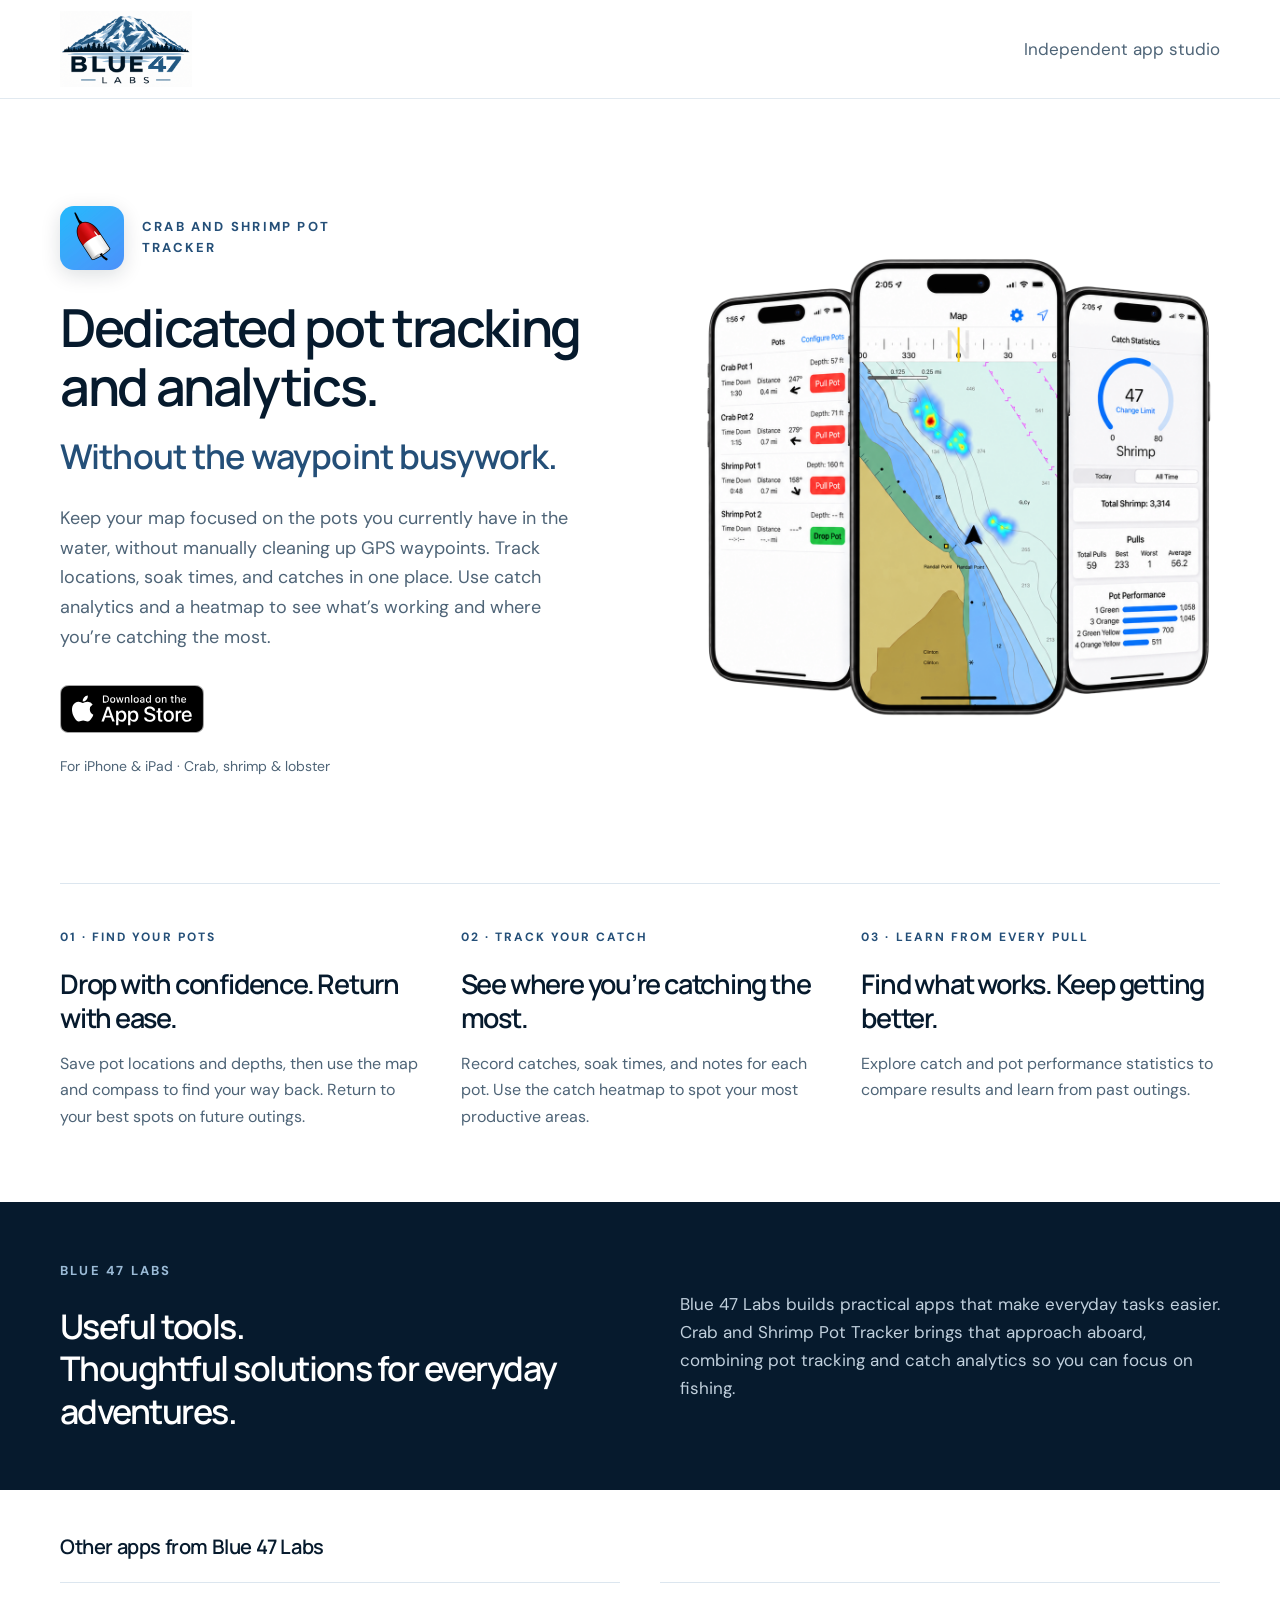
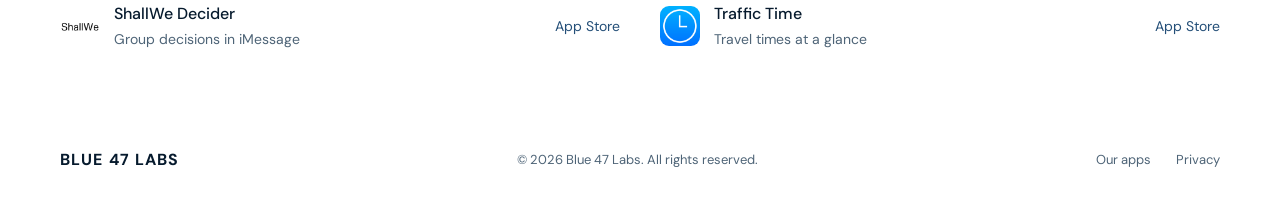
==== pot-tracker/index.html @ 3d628301 "Publish Blue 47 Labs website with Pot Tracker, privacy page, and app links" ====
<!doctype html><html lang="en"><head><meta charset="utf-8"><meta http-equiv="refresh" content="0;url=/"><title>Page moved | Blue 47 Labs</title><link rel="canonical" href="/"></head><body><p>This page has moved. <a href="/">Continue</a></p></body></html>
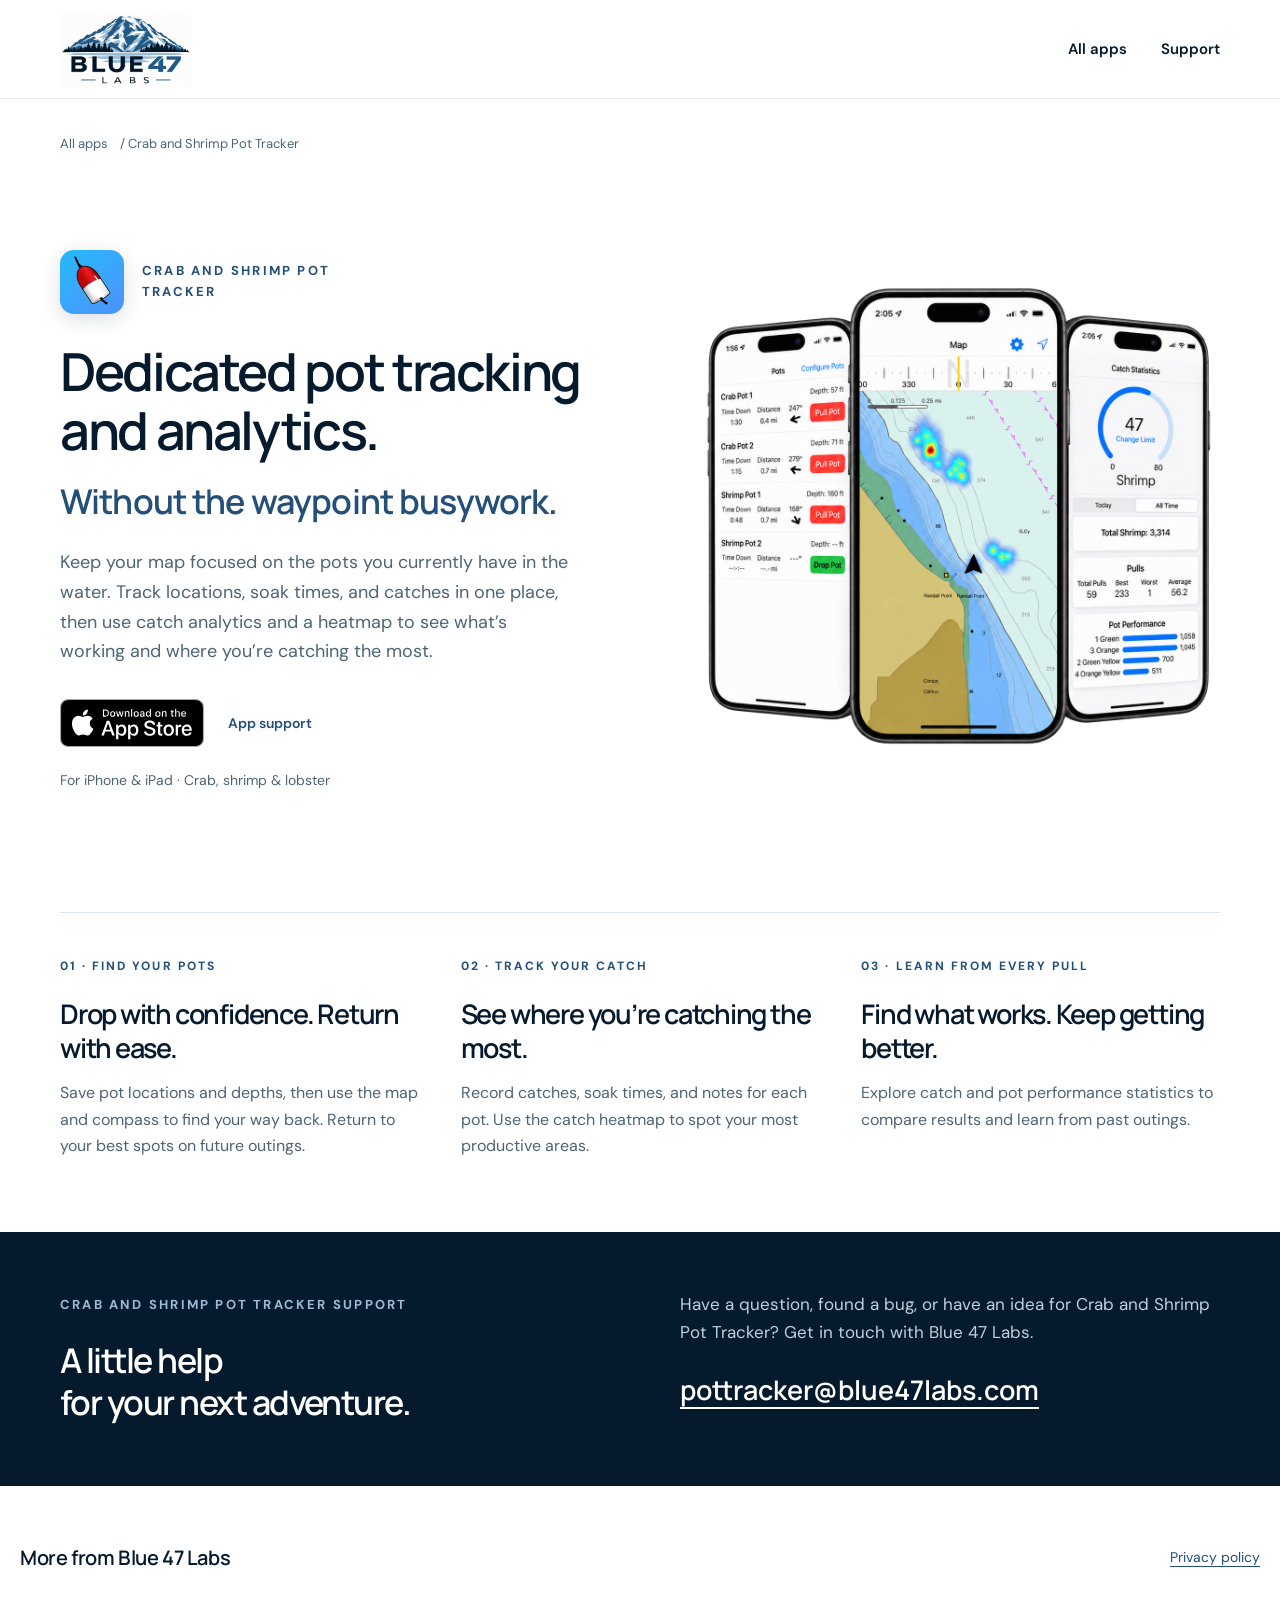
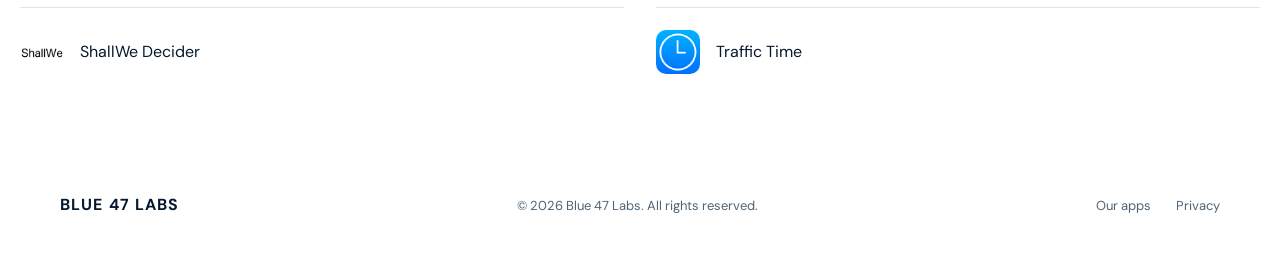
==== commit a4a0abbf: "Add individual app pages and support links; simplify featured homepage" ====
--- a/pot-tracker/index.html
+++ b/pot-tracker/index.html
@@ -1 +1 @@
-<!doctype html><html lang="en"><head><meta charset="utf-8"><meta http-equiv="refresh" content="0;url=/"><title>Page moved | Blue 47 Labs</title><link rel="canonical" href="/"></head><body><p>This page has moved. <a href="/">Continue</a></p></body></html>+<!doctype html><html lang="en"><head><meta charset="utf-8"><meta name="viewport" content="width=device-width, initial-scale=1"><title>Crab and Shrimp Pot Tracker | Blue 47 Labs</title><meta name="description" content="Keep your map focused on the pots you currently have in the water. Track locations, soak times, and catches in one place, then use catch analytics and a heatmap to see what’s working and where you’re catching the most."><meta name="theme-color" content="#061A2D"><link rel="stylesheet" href="/styles.css"><link rel="stylesheet" href="/app-pages.css"><meta property="og:title" content="Crab and Shrimp Pot Tracker | Blue 47 Labs"><meta property="og:image" content="https://blue47labs.com/assets/pot-tracker-icon.jpg"></head><body><a class="skip" href="#main">Skip to content</a><header><div class="wrap nav"><a class="brand" href="/" aria-label="Blue 47 Labs home"><img src="/assets/blue47-logo.png" alt="Blue 47 Labs" width="132" height="76"></a><nav aria-label="Main navigation"><a href="/">All apps</a><a href="#support">Support</a></nav></div></header><main id="main"><div class="wrap"><div class="breadcrumb"><a href="/">All apps</a><span> / Crab and Shrimp Pot Tracker</span></div><section class="hero tracker-hero app-page-hero"><div><div class="featured-identity"><img class="app-icon" src="/assets/pot-tracker-icon.jpg" alt="" width="64" height="64"><p class="eyebrow">Crab and Shrimp Pot Tracker</p></div><h1>Dedicated pot tracking and analytics.<span class="headline-sub">Without the waypoint busywork.</span></h1><p class="intro">Keep your map focused on the pots you currently have in the water. Track locations, soak times, and catches in one place, then use catch analytics and a heatmap to see what’s working and where you’re catching the most.</p><div class="hero-foot"><a class="store-badge" href="https://apps.apple.com/us/app/crab-and-shrimp-pot-tracker/id1212160970" aria-label="Download Crab and Shrimp Pot Tracker on the App Store"><img src="/assets/download-on-the-app-store.svg" alt="Download on the App Store" width="144" height="48"></a><a class="textlink" href="#support">App support</a></div><p class="availability">For iPhone & iPad · Crab, shrimp & lobster</p></div><figure class="tracker-photo tracker-phones"><img src="/assets/pot-tracker-phones-transparent.png" alt="Pot list, catch heatmap, and catch analytics on three iPhones" width="1122" height="1402"></figure></section><section class="tracker-benefits" aria-label="Crab and Shrimp Pot Tracker highlights"><article><span class="eyebrow">01 · FIND YOUR POTS</span><h2>Drop with confidence. Return with ease.</h2><p>Save pot locations and depths, then use the map and compass to find your way back. Return to your best spots on future outings.</p></article><article><span class="eyebrow">02 · TRACK YOUR CATCH</span><h2>See where you’re catching the most.</h2><p>Record catches, soak times, and notes for each pot. Use the catch heatmap to spot your most productive areas.</p></article><article><span class="eyebrow">03 · LEARN FROM EVERY PULL</span><h2>Find what works. Keep getting better.</h2><p>Explore catch and pot performance statistics to compare results and learn from past outings.</p></article></section></div><section class="studio-note app-support" id="support"><div class="wrap studio-inner"><div><p class="eyebrow">Crab and Shrimp Pot Tracker SUPPORT</p><h2>A little help<br>for your next adventure.</h2></div><div><p>Have a question, found a bug, or have an idea for Crab and Shrimp Pot Tracker? Get in touch with Blue 47 Labs.</p><a class="support-email" href="mailto:pottracker@blue47labs.com">pottracker@blue47labs.com</a></div></div></section><section class="wrap app-bottom"><div class="section-heading"><h2 class="secondary-app-heading">More from Blue 47 Labs</h2><a class="textlink" href="/privacy/">Privacy policy</a></div><div class="related-apps"><a class="related-app" href="/shallwe-decider/"><img src="/assets/shallwe-decider-icon.jpg" alt="" width="44" height="44"><span>ShallWe Decider</span></a><a class="related-app" href="/traffic-time/"><img src="/assets/traffic-time-icon.jpg" alt="" width="44" height="44"><span>Traffic Time</span></a></div></section></main><footer><div class="wrap footer-inner"><a class="footer-brand" href="/">BLUE 47 LABS</a><span>© 2026 Blue 47 Labs. All rights reserved.</span><div class="footer-links"><a href="/#apps">Our apps</a><a href="/privacy/">Privacy</a></div></div></footer></body></html>
--- a/styles.css
+++ b/styles.css
@@ -0,0 +1,80 @@
+@import url('https://fonts.googleapis.com/css2?family=DM+Sans:wght@400;450;500;600;700&family=Manrope:wght@400;500;600;700;800&display=swap');
+:root{--navy:#061A2D;--blue:#244F78;--ice:#9BBBD7;--white:#fff;--pale:#edf3f8;--muted:#4e6477}*{box-sizing:border-box}html{scroll-behavior:smooth;scroll-padding-top:110px}body{margin:0;color:var(--navy);background:white;font-family:'DM Sans',sans-serif;font-size:17px;line-height:1.65}a{color:inherit;text-decoration:none}a:focus-visible,summary:focus-visible{outline:3px solid var(--blue);outline-offset:6px}.wrap{max-width:1240px;margin:auto;padding:0 40px}.skip{position:absolute;left:10px;top:-80px;background:white;padding:10px;z-index:20}.skip:focus{top:10px}header{background:rgba(255,255,255,.97);border-bottom:1px solid #e1e9f0;position:sticky;top:0;z-index:10}.nav{height:98px;display:flex;align-items:center;justify-content:space-between;gap:28px}.brand img{display:block;width:132px;height:76px;object-fit:contain}nav{display:flex;gap:34px;align-items:center;font-size:15px;font-weight:600}nav a:hover,.textlink:hover{color:var(--blue);text-decoration:underline;text-underline-offset:6px}.nav-label{color:var(--muted);font-weight:400}.eyebrow{font-size:13px;font-weight:700;letter-spacing:.17em;color:var(--blue);text-transform:uppercase;margin:0 0 23px}h1,h2,h3{font-family:Manrope,sans-serif;line-height:1.12;letter-spacing:-.045em;margin:0}h1{font-size:clamp(44px,5.3vw,72px);font-weight:600}h2{font-size:clamp(32px,3.5vw,48px);font-weight:600}h3{font-size:25px;font-weight:600;letter-spacing:-.025em}p{margin:0 0 24px}.hero{padding:86px 0 76px;display:grid;grid-template-columns:1.08fr 1fr;gap:44px;align-items:center}.hero .intro{max-width:510px;color:var(--muted);margin:26px 0 32px;font-size:19px}.hero-art img{display:block;width:100%;height:auto}.hero-art{padding:15px 0 20px}.hero-caption{margin:24px 0 0;text-align:center;font-size:12px;letter-spacing:.18em;color:var(--muted);text-transform:uppercase}.button{display:inline-flex;justify-content:center;align-items:center;min-height:52px;padding:12px 26px;background:var(--navy);color:white;border:1px solid var(--navy);border-radius:5px;font-weight:600;font-size:15px;transition:background .2s,transform .2s}.button:hover{background:var(--blue);transform:translateY(-2px)}.button.light{background:white;color:var(--navy);border-color:white}.hero-foot{display:flex;gap:26px;align-items:center;font-size:14px;color:var(--muted)}.strip{border-top:1px solid #dce6ef;border-bottom:1px solid #dce6ef;display:flex;justify-content:space-between;padding:22px 0;color:var(--muted);font-size:14px}.strip b{color:var(--navy);font-weight:500}.collection{padding:82px 0 90px}.section-heading{display:flex;justify-content:space-between;gap:25px;align-items:end;margin-bottom:38px}.section-heading p{color:var(--muted);max-width:340px;margin:0}.cards{display:grid;grid-template-columns:repeat(3,1fr);gap:22px}.card{display:flex;flex-direction:column;padding:30px;border:1px solid #d8e3ed;border-radius:8px;transition:transform .2s,border-color .2s;background:var(--white)}.card:hover{transform:translateY(-5px);border-color:var(--blue)}.card-top{display:flex;justify-content:space-between;align-items:center;margin-bottom:34px}.number{font-family:Manrope,sans-serif;font-size:46px;color:var(--ice);line-height:1}.card .eyebrow{font-size:11px;letter-spacing:.12em;margin:0}.card h3{min-height:86px}.card p{font-size:16px;color:var(--muted);margin:20px 0 27px}.card .platform{font-size:13px;color:var(--blue);margin-top:auto}.card .textlink{font-size:15px;font-weight:700;border-top:1px solid #e0e8ef;padding-top:20px;margin-top:24px}.about{background:var(--navy);color:white;padding:76px 0}.about-grid{display:grid;grid-template-columns:1fr 1fr;gap:100px}.about .eyebrow{color:var(--ice)}.about p{color:#c1d0dd;font-size:18px;margin-top:8px}.about h2{max-width:470px}.about .small{font-size:14px;color:var(--ice);margin-top:30px;margin-bottom:0}footer{padding:36px 0}.footer-inner{display:flex;justify-content:space-between;gap:28px;align-items:center;font-size:13px;color:var(--muted)}.footer-brand{color:var(--navy);font-size:16px;font-weight:700;letter-spacing:.07em}.footer-links{display:flex;gap:25px}.breadcrumb{padding-top:34px;font-size:14px;color:var(--muted)}.detail-hero{padding:55px 0 64px;max-width:1000px}.detail-hero h1{font-size:clamp(42px,5vw,64px);white-space:pre-line}.app-name{color:var(--blue);font-size:21px;font-weight:600;margin:23px 0 16px}.detail-hero .intro{max-width:660px;font-size:20px;color:var(--muted);margin:0 0 28px}.detail-actions{display:flex;gap:24px;align-items:center;flex-wrap:wrap}.detail-actions span{font-size:14px;color:var(--muted)}.features-section{background:var(--pale);padding:70px 0}.features{display:grid;grid-template-columns:repeat(2,1fr);gap:0 64px;margin-top:32px}.feature{border-top:1px solid #c9d9e6;padding:28px 0 10px}.feature h3{font-size:24px;margin-bottom:12px}.feature p{color:var(--muted);max-width:490px}.app-bottom{padding:60px 0}.app-bottom .section-heading{align-items:center}.related{display:flex;gap:16px;flex-wrap:wrap}.related a{border:1px solid #cbdbe7;padding:12px 20px;border-radius:5px;font-size:15px}.related a:hover{background:var(--pale)}@media(max-width:800px){.wrap{padding:0 24px}.nav{height:86px;gap:16px}.brand img{width:108px;height:65px}nav{gap:20px;font-size:14px}.nav-label{display:none}.hero{padding:50px 0;grid-template-columns:1fr;gap:28px}.hero-art{max-width:450px;margin:auto}.hero-caption{margin-top:12px}.hero .intro{font-size:18px}.strip{gap:16px;flex-wrap:wrap;font-size:13px}.section-heading{display:block}.section-heading p{margin-top:18px}.collection{padding:55px 0}.cards{grid-template-columns:1fr}.card{padding:26px}.card h3{min-height:0}.card-top{margin-bottom:25px}.card p{margin:14px 0 20px}.about-grid{grid-template-columns:1fr;gap:28px}.about{padding:54px 0}.about p{font-size:17px}.footer-inner{align-items:start;flex-direction:column;gap:16px}.features{grid-template-columns:1fr}.detail-hero{padding:38px 0 48px}.detail-hero .intro{font-size:18px}.features-section{padding:45px 0}.app-bottom{padding:45px 0}.hero-foot{gap:17px}}@media(prefers-reduced-motion:reduce){html{scroll-behavior:auto}*{transition:none!important}}
+/* App tiles: crisp App Store icons over softened, navy-tinted photography. */
+.card{position:relative;isolation:isolate;overflow:hidden;background:var(--pale);border-color:#cbdbe7}
+.card::before{content:"";position:absolute;z-index:-2;inset:-12px;background-image:var(--tile-photo);background-position:center;background-size:cover;filter:blur(1.5px) saturate(.65);opacity:1;pointer-events:none}
+.card::after{content:"";position:absolute;z-index:-1;inset:0;background:linear-gradient(180deg,rgba(237,243,248,.12) 0%,rgba(237,243,248,.56) 42%,rgba(255,255,255,.88) 100%);pointer-events:none}
+.card-pot-tracker{--tile-photo:url('/assets/pot-tracker-background.jpg')}
+.card-shallwe-decider{--tile-photo:url('/assets/shallwe-decider-background.jpg')}
+.card-traffic-time{--tile-photo:url('/assets/traffic-time-background.jpg')}
+.card .card-top{gap:14px;margin-bottom:30px;min-height:80px}
+.card .eyebrow{font-size:12px;line-height:1.5;text-align:right;color:var(--navy);max-width:140px}
+.app-icon{width:80px;height:80px;flex:0 0 80px;object-fit:cover;border-radius:18px;box-shadow:0 5px 20px #061a2d24;background:white}
+.card .textlink{border-color:#bccddb}
+.card:hover{box-shadow:0 12px 30px #061a2d0c}
+
+.card .eyebrow{background:rgba(255,255,255,.82);padding:5px 8px;border-radius:4px}
+
+/* Keep the supplied crabbing photo visible; soften the other app tiles. */
+.card-pot-tracker::before{background-size:cover;background-position:45% center}
+.card-shallwe-decider::before,.card-traffic-time::before{filter:blur(3px) saturate(.35);opacity:.8}
+.card-shallwe-decider::after,.card-traffic-time::after{background:linear-gradient(180deg,rgba(237,243,248,.52) 0%,rgba(237,243,248,.88) 42%,rgba(255,255,255,.96) 100%)}
+.card-shallwe-decider .eyebrow,.card-traffic-time .eyebrow{background:none;padding:0;border-radius:0}
+
+/* All app photos share the same muted treatment. */
+.card-pot-tracker::before{background-position:center;filter:blur(3px) saturate(.35);opacity:.8}
+.card-pot-tracker::after{background:linear-gradient(180deg,rgba(237,243,248,.52) 0%,rgba(237,243,248,.88) 42%,rgba(255,255,255,.96) 100%)}
+.card-pot-tracker .eyebrow{background:none;padding:0;border-radius:0}
+
+.card-actions{display:flex;flex-wrap:wrap;align-items:center;gap:20px 18px;border-top:1px solid #bccddb;margin-top:24px;padding-top:24px}
+.store-badge{display:inline-flex;flex:none;line-height:0;border-radius:7px}
+.store-badge img{display:block;width:144px;height:auto}
+.card .card-actions .textlink{border:0;padding:0;margin:0;font-size:14px}
+.card h3 a:hover{text-decoration:underline;text-underline-offset:4px}
+
+/* Pot Tracker takes the lead; the remaining apps are a compact secondary list. */
+.tracker-hero{gap:72px;padding:66px 0 64px;grid-template-columns:1.08fr 1fr}
+.featured-identity{display:flex;align-items:center;gap:18px;margin-bottom:28px}
+.featured-identity .app-icon{width:64px;height:64px;flex-basis:64px;border-radius:14px}
+.featured-identity .eyebrow{margin:0;line-height:1.6;max-width:250px}
+.tracker-hero h1{font-size:clamp(44px,5vw,68px)}
+.tracker-hero .hero-foot{flex-wrap:wrap;gap:24px}
+.tracker-hero .textlink{font-weight:600;color:var(--blue)}
+.availability{font-size:14px;color:var(--muted);margin:22px 0 0}
+.tracker-photo{position:relative;margin:0;height:540px;border-radius:12px;overflow:hidden;background:var(--pale)}
+.tracker-photo img{width:100%;height:100%;object-fit:cover;object-position:center 50%;display:block}
+.tracker-photo figcaption{position:absolute;bottom:0;left:0;right:0;padding:42px 26px 24px;background:linear-gradient(transparent,rgba(6,26,45,.8));color:white;font-size:16px}
+.tracker-benefits{display:grid;grid-template-columns:repeat(3,1fr);gap:42px;border-top:1px solid #dce6ef;padding:44px 0 72px}
+.tracker-benefits .eyebrow{display:block;font-size:12px;margin-bottom:20px}
+.tracker-benefits h2{font-size:28px;line-height:1.25;margin-bottom:16px}
+.tracker-benefits p{font-size:16px;color:var(--muted);margin:0}
+.studio-note{background:var(--navy);color:white;padding:58px 0}
+.studio-inner{display:grid;grid-template-columns:1fr 1fr;gap:80px;align-items:center}
+.studio-note .eyebrow{color:var(--ice)}
+.studio-note h2{font-size:34px;line-height:1.25}
+.studio-note p:not(.eyebrow){color:#c1d0dd;font-size:17px;margin:0}
+.other-apps{padding-top:46px;padding-bottom:42px}
+.other-apps h2,.secondary-app-heading{font-size:20px;font-weight:600;letter-spacing:-.02em}
+.other-app-list{display:grid;grid-template-columns:1fr 1fr;gap:40px;margin-top:24px}
+.other-app{display:flex;gap:14px;align-items:center;padding:18px 0;border-top:1px solid #dce6ef;font-size:14px}
+.other-app img{border-radius:9px;flex-shrink:0}
+.other-app strong{display:block;font-size:16px;font-weight:500}
+.other-app span span{display:block;color:var(--muted)}
+.other-explore{margin-left:auto;color:var(--blue);font-size:14px}
+.other-app:hover strong,.other-app:hover .other-explore{text-decoration:underline;text-underline-offset:4px}
+.privacy-page{max-width:900px;padding-top:65px;padding-bottom:75px}
+.privacy-page h1{font-size:clamp(42px,5vw,60px);margin-bottom:28px}
+.privacy-page .privacy-lead{font-size:20px;color:var(--muted)}
+.privacy-page section{margin-top:38px}
+.privacy-page h2{font-size:25px;line-height:1.3;margin-bottom:16px;letter-spacing:-.025em}
+.privacy-page a{text-decoration:underline;text-underline-offset:3px;overflow-wrap:anywhere;color:var(--blue)}
+.privacy-reference{border-top:1px solid #dce6ef;padding-top:30px}
+.privacy-page li{margin-bottom:8px}
+@media(max-width:800px){.tracker-hero{grid-template-columns:1fr;gap:32px;padding-top:38px}.tracker-photo{height:420px}.tracker-benefits{grid-template-columns:1fr;gap:32px;padding-bottom:48px}.tracker-benefits h2 br{display:none}.studio-inner{grid-template-columns:1fr;gap:26px}.studio-note{padding:42px 0}.studio-note h2{font-size:29px}.other-app-list{grid-template-columns:1fr;gap:0}.other-apps{padding-top:34px;padding-bottom:22px}.privacy-page{padding-top:40px}.privacy-page .privacy-lead{font-size:18px}}
+
+.tracker-hero h1{font-size:clamp(38px,4.1vw,54px);line-height:1.12}.headline-sub{display:block;color:var(--blue);font-size:.65em;line-height:1.25;letter-spacing:-.025em;margin-top:20px}.tracker-hero .intro{font-size:18px}.tracker-photo{height:580px}.tracker-benefits h2{font-size:27px}@media(max-width:800px){.tracker-photo{height:420px}.tracker-hero h1{font-size:42px}}
+
+/* Preserve the approved phone composition at every screen size. */
+.tracker-photo.tracker-phones{height:auto;align-self:center;background:transparent}
+.tracker-phones img{height:auto;object-fit:contain}
+.tracker-phones figcaption{position:static;padding:0 24px 24px;background:none;color:var(--navy);text-align:center}
--- a/app-pages.css
+++ b/app-pages.css
@@ -0,0 +1,3 @@
+
+.breadcrumb{display:flex;gap:12px;flex-wrap:wrap;font-size:13px}.breadcrumb a:hover{text-decoration:underline}.app-page-hero{padding-top:40px}.app-screens{display:flex;gap:18px;align-items:center;padding:25px 0}.app-screens img{display:block;width:calc(50% - 9px);height:auto;border-radius:18px;box-shadow:0 14px 34px #061a2d15}.app-screens img:nth-child(2){margin-top:64px}.support-email{display:inline-block;font-family:Manrope,sans-serif;font-size:clamp(19px,2.2vw,27px);font-weight:600;color:white;margin:22px 0 16px;text-decoration:underline;text-underline-offset:7px;overflow-wrap:anywhere}.studio-note .support-hint{font-size:14px;color:#9bbbd7}.app-support{scroll-margin-top:98px}.related-apps{display:grid;grid-template-columns:1fr 1fr;gap:32px}.related-app{display:flex;align-items:center;gap:16px;border-top:1px solid #dce6ef;padding:22px 0;font-size:16px}.related-app img{border-radius:10px}.related-app:hover{text-decoration:underline}.app-bottom .textlink,.detail-entry a{font-size:14px;color:var(--blue);text-decoration:underline;text-underline-offset:4px}.detail-entry{margin:22px 0 0}.detail-entry+.availability{margin-top:14px}@media(max-width:800px){.app-screens{max-width:480px;margin:auto;padding:0 0 24px}.app-page-hero h1{font-size:38px}.related-apps{grid-template-columns:1fr;gap:0}.app-bottom .section-heading{display:flex;align-items:center;flex-wrap:wrap}.app-support{scroll-margin-top:86px}}
+.featured-label{font-size:10px;letter-spacing:.18em;font-weight:700;color:var(--muted);margin:0 0 6px}.detail-entry a{font-size:15px;font-weight:600}
